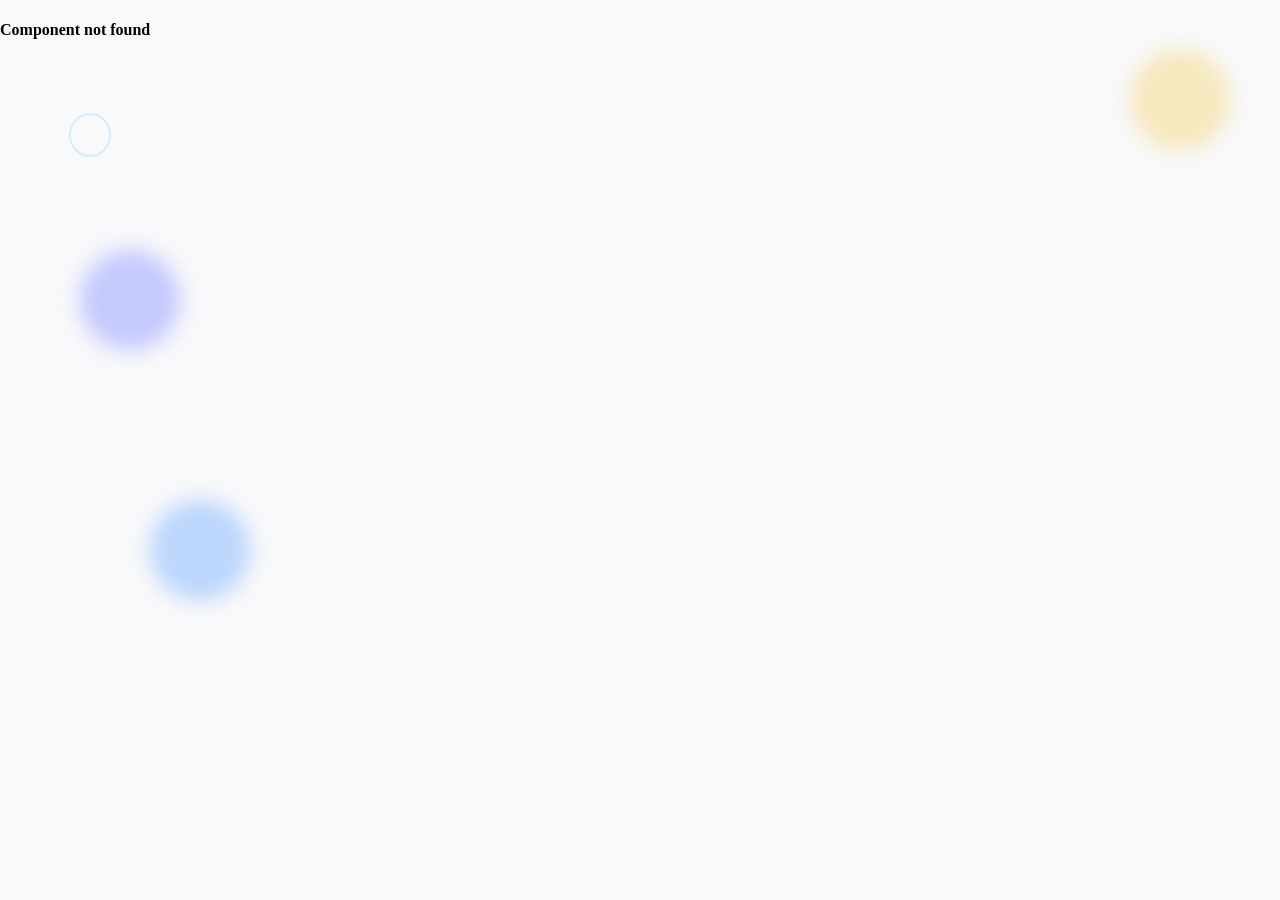
==== index.html @ 93d3b567 "new feature: add signup module with styling and background image" ====
<!DOCTYPE html>
<html lang="en">
<head>
     <link rel="stylesheet" href="components/background/background.css">
     <link rel="stylesheet" href="modules/login/login.css">
     <link rel="stylesheet" href="buttons.css">
</head>
<body>

    <div data-import="components/background/background.html"></div> 
    <div data-import="modules/login/login.html"></div>


    <script src="assest/js/global.js"></script>
</body>
</html>
---- components/background/background.css ----
:root{
    --color1: #C5C9FD;
    --color2: #BCD6FD;
    --color3: #F6E8BD;
    --color-base: #F8F9FA;
}

body {
    background-color: var(--color-base);
    margin: 0;
    padding: 0;
    overflow: hidden; 
}

.circle1{
    background-color: var(--color1);
    height:100px;
    width:100px;
    position: absolute;
    filter: blur(10px);
    border-radius: 50%;
    top: 250px;
    left: 80px;
}

.circle2{
    background-color: var(--color2);
    height:100px;
    width:100px;
    position: absolute;
    filter: blur(10px);
    border-radius: 50%;
    top: 500px;
    left: 150px;
}
.circle3{
   background-color: var(--color3);
    height:100px;
    width:100px;
    position: absolute;
    filter: blur(10px);
    border-radius: 50%;
    top: 50px;
    right: 50px;
}

.firstcircle{
    width: 120px;
    height: 70px;
    position: absolute;
    top: 100px;
    left: 30px;
}
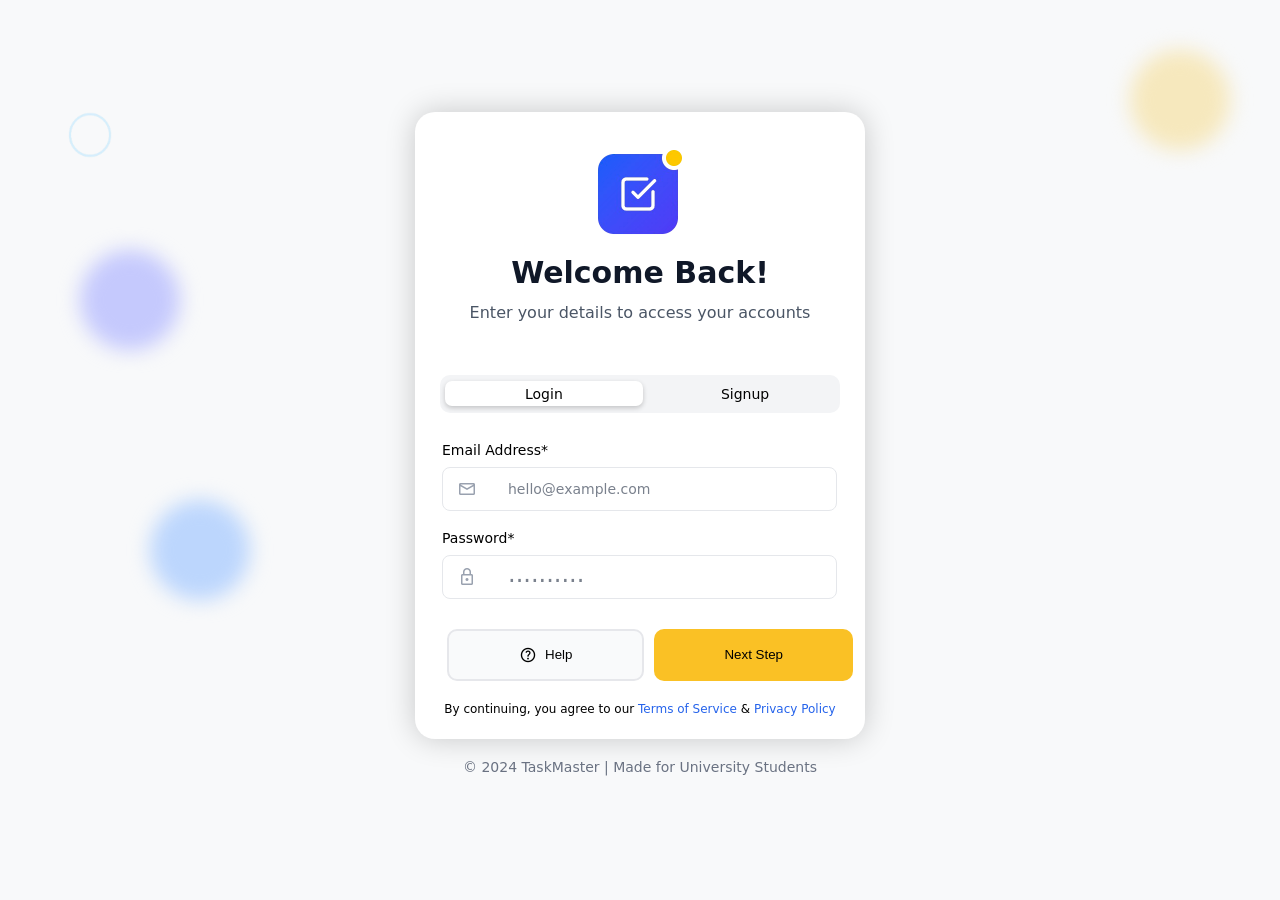
==== commit 381a8054: "dashboard" ====
--- a/index.html
+++ b/index.html
@@ -1,16 +1,20 @@
 <!DOCTYPE html>
 <html lang="en">
 <head>
+    <link rel="icon" type="image/x-icon" href="favicon.ico">
      <link rel="stylesheet" href="components/background/background.css">
      <link rel="stylesheet" href="modules/login/login.css">
-     <link rel="stylesheet" href="buttons.css">
+     <link rel="stylesheet" href="components/buttons/buttons.css">
 </head>
 <body>
 
     <div data-import="components/background/background.html"></div> 
     <div data-import="modules/login/login.html"></div>
 
+    
+
 
     <script src="assest/js/global.js"></script>
+    <script src="modules/login/login.js"></script>
 </body>
 </html>
--- a/components/background/background.css
+++ b/components/background/background.css
@@ -11,7 +11,10 @@
     padding: 0;
     overflow: hidden; 
 }
-
+@keyframes softGlow {
+  0%, 100% { opacity: 0.8; filter: blur(15px); }
+  50% { opacity: 0.10; filter: blur(25px); }
+}
 .circle1{
     background-color: var(--color1);
     height:100px;
@@ -21,8 +24,8 @@
     border-radius: 50%;
     top: 250px;
     left: 80px;
+    animation: softGlow 4s ease-in-out infinite;
 }
-
 .circle2{
     background-color: var(--color2);
     height:100px;
@@ -32,6 +35,7 @@
     border-radius: 50%;
     top: 500px;
     left: 150px;
+    animation: softGlow 5s ease-in-out infinite;
 }
 .circle3{
    background-color: var(--color3);
@@ -42,8 +46,8 @@
     border-radius: 50%;
     top: 50px;
     right: 50px;
+    animation: softGlow 6s ease-in-out infinite;
 }
-
 .firstcircle{
     width: 120px;
     height: 70px;
--- a/modules/login/login.css
+++ b/modules/login/login.css
@@ -0,0 +1,197 @@
+:root{
+    --background-color: #ffffff;
+    --button-bg: #F3F4F6;
+}
+body {
+    display: flex; 
+    justify-content: center; 
+    align-items: center; 
+    min-height: 100vh; 
+    margin: 0;
+    font-family: ui-sans-serif, system-ui, sans-serif, "Apple Color Emoji", "Segoe UI Emoji", "Segoe UI Symbol", "Noto Color Emoji";
+}
+.login-container{
+    position: relative;
+    min-height: auto; 
+    padding-bottom: 10px; 
+    width: 450px;
+    background-color: var(--background-color);
+    box-shadow: 0 0 30px rgba(0, 0, 0, 0.2);
+    border-radius: 20px;
+}
+.login-container img{
+    width: 130px;
+    padding-top: 30px;
+}
+.login-container h1{
+    margin: auto;
+    font-family: ui-sans-serif, system-ui, sans-serif, "Apple Color Emoji", "Segoe UI Emoji", "Segoe UI Symbol", "Noto Color Emoji";
+    font-size: 30px;
+    font-weight: 700;
+    line-height: 36px;
+    color: oklch(0.21 0.034 264.665);
+}
+.login-container h2{
+    padding-top: 10px;
+    padding-bottom: 30px;
+    margin: auto;
+    font-family: ui-sans-serif, system-ui, sans-serif, "Apple Color Emoji", "Segoe UI Emoji", "Segoe UI Symbol", "Noto Color Emoji";
+    font-size: 16px;
+    font-weight: 400;
+    line-height: 24px;
+    color: oklch(0.446 0.03 256.802);
+}
+.login-header{
+    text-align: center;
+}
+.toggle-login{
+    display: flex; 
+    align-items: center; 
+    background-color: var(--button-bg);
+    width: 400px;
+    height: 38px;
+    border-radius: 10px;
+    margin: 20px auto;
+}
+.login.active {
+    background-color: white;
+    border: none;
+    padding-left: 80px;
+    padding-right: 80px;
+    padding-top: 4.5px;
+    padding-bottom: 4.5px;
+    box-shadow: 0 2px 5px rgba(0, 0, 0, 0.2);
+    border-radius: 7px;
+    margin-left: 5px;
+}
+.login{
+
+    font-size: 12px;
+    font-weight: 500;
+    line-height: 20px;
+    color: rgb(30, 41, 59);
+    all: unset;   
+    cursor: pointer;
+    margin-left: 74px;
+    margin-right: 13px;
+}
+.signup{
+    font-family: ui-sans-serif, system-ui, sans-serif, "Apple Color Emoji", "Segoe UI Emoji", "Segoe UI Symbol", "Noto Color Emoji";
+    font-size: 14px;
+    font-weight: 500;
+    line-height: 20px;
+    color: rgb(30, 41, 59);
+    border: none;
+    all: unset;  
+    cursor: pointer;
+    margin-left: 60px;
+}
+.signup.active{
+    background-color: white;
+    border: none;
+    padding-left: 80px;
+    padding-right: 80px;
+    padding-top: 4.5px;
+    padding-bottom: 4.5px;
+    box-shadow: 0 2px 5px rgba(0, 0, 0, 0.2);
+    border-radius: 7px;
+    margin-right: 5px;
+}
+.readonly{
+    font-family: ui-sans-serif, system-ui, sans-serif, "Apple Color Emoji", "Segoe UI Emoji", "Segoe UI Symbol", "Noto Color Emoji";
+    font-size: 14px;
+    font-weight: 500;
+    line-height: 14px;
+    display: block; 
+    position: relative;
+    padding: 10px 10px 10px 0; 
+}
+
+.login-container input[type="text"],
+.login-container input[type="password"] {
+    width: 395px; 
+    padding: 12px 15px; 
+    margin-bottom: 10px;
+    border: 1px solid #E5E7EB; 
+    border-radius: 8px;
+    box-sizing: border-box; 
+    font-size: 16px;
+    color: #374151;
+     padding-left: 45px;   
+}
+.login-container input[type="text"]::placeholder{
+    font-family: ui-sans-serif, system-ui, sans-serif, "Apple Color Emoji", "Segoe UI Emoji", "Segoe UI Symbol", "Noto Color Emoji";
+    font-size: 14px;
+    font-weight: 400;
+    color: #7a818d;
+    padding-left: 20px;
+}
+.login-container input[type="password"]::placeholder{
+    font-family: ui-sans-serif, system-ui, sans-serif, "Apple Color Emoji", "Segoe UI Emoji", "Segoe UI Symbol", "Noto Color Emoji";
+    font-size: 24px;
+    font-weight: 400;
+    color: #7a818d;
+    padding-left: 20px;
+}
+p{
+    font-family: ui-sans-serif, system-ui, sans-serif, "Apple Color Emoji", "Segoe UI Emoji", "Segoe UI Symbol", "Noto Color Emoji";
+    font-size: 12px;
+    font-weight: 400;
+    line-height: 16px;
+    text-align: center;
+    margin-top: 20px;
+}
+.imported-button{
+    margin-top: 20px;
+}
+.input-group {
+    position: relative;
+    width: 395px;
+    margin-left: 27px;
+}
+.input-group input {
+    width: 100%;
+    padding: 12px 45px 12px 15px; 
+    border: 1px solid #E5E7EB;
+    border-radius: 8px;
+    font-size: 16px;
+    box-sizing: border-box;
+}
+.input-group .icon {
+    position: absolute;
+    left: 15px;         
+    top: 53%;
+    color: #99A1AF;
+    font-size: 20px;
+}
+.footer-text {
+   position: relative; 
+    margin-top: 20px;
+    left: 0;
+    right: 0;
+    text-align: center;
+    font-family: ui-sans-serif, system-ui, sans-serif, "Apple Color Emoji", "Segoe UI Emoji", "Segoe UI Symbol", "Noto Color Emoji";
+    font-size: 14px;
+    font-weight: 400;
+    line-height: 16px;
+    color: #6A7282;
+}
+.highlight {
+    color: #2563eb; 
+    cursor: pointer; 
+}
+.button-bg .login,
+.button-bg .signup {
+    font-weight: 500; 
+    font-size: 14px;
+}
+.password-p{
+    margin: 0px;
+    text-align: left;
+    margin-left:28px;
+    color: #6A7282;
+}
+.imported-button
+{
+    margin-left: 20px;
+}
--- a/components/buttons/buttons.css
+++ b/components/buttons/buttons.css
@@ -0,0 +1,31 @@
+.help{
+   background-color: #e8eaf0;
+   padding: 15px 70px;
+   border-radius: 10px;
+   gap: 20px;
+   border: 2px solid#E6E7EB;
+} 
+.next-step{
+    background-color: #fac125;
+    padding: 15px 70px;
+    border-radius: 10px;
+    border: none;
+
+}
+.button-container {
+    display: flex;
+    justify-content: center;
+    gap: 10px;
+}
+.help {
+    display: inline-flex;
+    align-items: center;
+    justify-content: center;
+    gap: 8px;
+    padding: 15px 70px; 
+    background-color: #F9FAFB;
+}
+.help .material-symbols-outlined {
+    font-size: 18px;
+}
+
